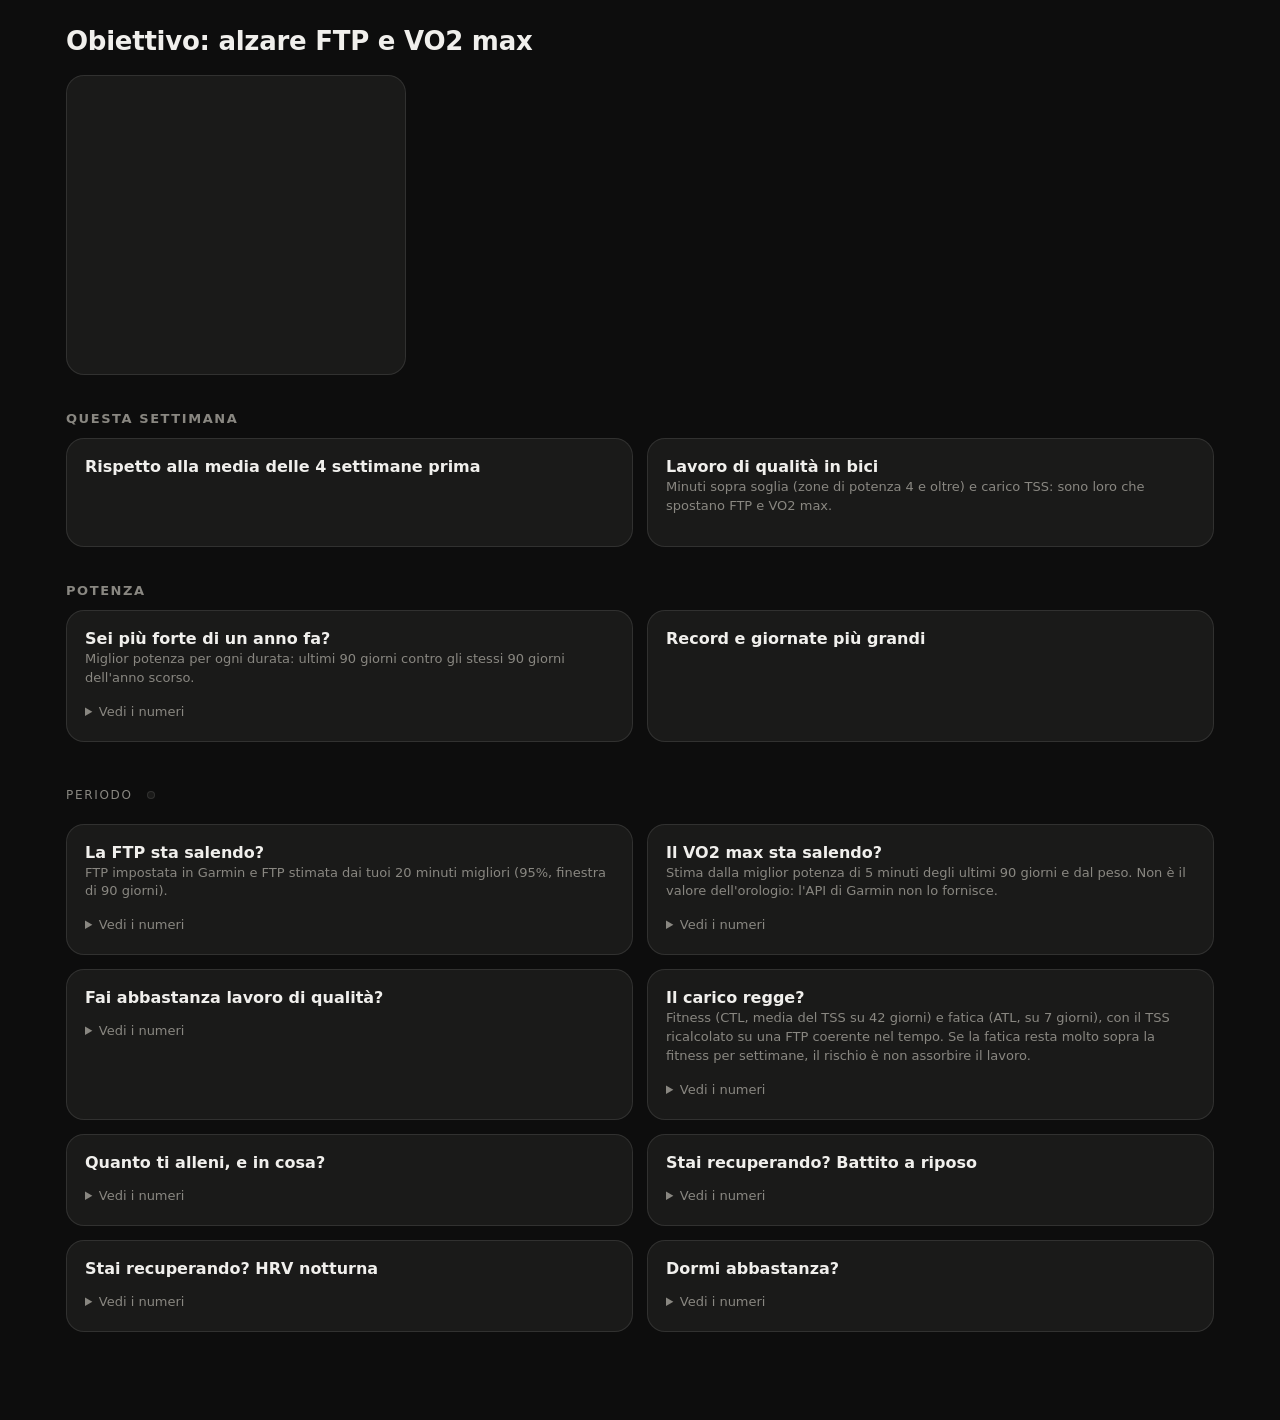
==== garmin-dashboard/dashboard_template.html @ 37e10cf7 "Add Garmin dashboard builder focused on FTP and VO2 max build.py turns data/ into a single static da" ====
<!doctype html>
<html lang="it">
<head>
<meta charset="utf-8">
<meta name="viewport" content="width=device-width, initial-scale=1">
<title>FTP e VO2 max</title>
<style>
:root {
  color-scheme: dark;
  --page: #0d0d0d; --surface: #1a1a19; --surface-2: #232321;
  --ink: #f0efec; --ink-2: #c3c2b7; --muted: #898781;
  --grid: #2c2c2a; --axis: #383835; --hair: rgba(255,255,255,.10);
  --s1: #3987e5; --s2: #d95926; --s3: #199e70; --s4: #c98500;
  --z3: #184f95; --z4: #2a78d6; --z5: #86b6ef;
  --good: #0ca30c; --critical: #d03b3b;
}
* { box-sizing: border-box; }
html, body { margin: 0; background: var(--page); color: var(--ink);
  font-family: system-ui, -apple-system, "Segoe UI", sans-serif; -webkit-text-size-adjust: 100%; }
body { padding: 20px 16px 48px; max-width: 1180px; margin: 0 auto; }
h1 { font-size: 26px; line-height: 1.2; margin: 6px 0 4px; font-weight: 650; letter-spacing: -.01em; }
h2 { font-size: 13px; text-transform: uppercase; letter-spacing: .12em; color: var(--muted);
  font-weight: 600; margin: 36px 0 12px; }
h3 { font-size: 16px; margin: 0 0 2px; font-weight: 600; }
.eyebrow { font-size: 12px; text-transform: uppercase; letter-spacing: .14em; color: var(--muted); }
.lead { color: var(--ink-2); margin: 0; font-size: 15px; }
.sub { color: var(--muted); font-size: 13px; margin: 0 0 12px; line-height: 1.45; }
.card { background: var(--surface); border: 1px solid var(--hair); border-radius: 18px; padding: 18px; min-width: 0; }
.grid2 { display: grid; gap: 14px; grid-template-columns: 1fr; }
@media (min-width: 860px) { .grid2 { grid-template-columns: 1fr 1fr; } }

/* in alto: il quadrante */
.hero { display: grid; gap: 18px; grid-template-columns: 1fr; margin-top: 18px; }
@media (min-width: 860px) { .hero { grid-template-columns: 340px 1fr; } }
.dial { position: relative; width: 100%; max-width: 300px; margin: 0 auto; aspect-ratio: 300 / 254; }
.dial svg { width: 100%; height: 100%; display: block; }
.dial .center { position: absolute; top: 0; left: 0; right: 0; height: 118.1%; display: flex; flex-direction: column;
  align-items: center; justify-content: center; text-align: center; }
.dial .lbl { font-size: 12px; letter-spacing: .14em; text-transform: uppercase; color: var(--muted); }
.dial .big { font-size: 64px; font-weight: 650; line-height: 1; margin: 6px 0 2px; letter-spacing: -.02em; }
.dial .big small { font-size: 22px; font-weight: 500; color: var(--ink-2); margin-left: 2px; }
.dial .wkg { font-size: 17px; color: var(--ink-2); }
.dial-note { text-align: center; color: var(--muted); font-size: 13px; margin: 8px 0 0; line-height: 1.45; }
.tiles { display: grid; gap: 10px; grid-template-columns: 1fr 1fr; align-content: start; }
@media (min-width: 560px) { .tiles { grid-template-columns: repeat(3, 1fr); } }
.tile { background: var(--surface-2); border-radius: 14px; padding: 14px; min-width: 0; }
.tile .k { font-size: 13px; color: var(--ink-2); }
.tile .v { font-size: 28px; font-weight: 650; margin: 6px 0 4px; letter-spacing: -.01em; }
.tile .v small { font-size: 14px; color: var(--ink-2); font-weight: 500; margin-left: 2px; }
.tile .d { font-size: 13px; color: var(--muted); }
.up { color: var(--good); } .down { color: var(--critical); }
.tile .note { font-size: 12px; color: var(--muted); margin-top: 6px; line-height: 1.4; }

/* tabelle */
table { width: 100%; border-collapse: collapse; font-size: 14px; }
th { text-align: left; color: var(--muted); font-weight: 500; font-size: 12px; padding: 6px 8px 6px 0;
  border-bottom: 1px solid var(--grid); white-space: nowrap; }
td { padding: 9px 8px 9px 0; border-bottom: 1px solid var(--grid); vertical-align: top;
  font-variant-numeric: tabular-nums; }
td.num, th.num { text-align: right; }
td .avg { display: block; font-size: 12px; color: var(--muted); }
tr:last-child td { border-bottom: 0; }
.sw { display: inline-block; width: 10px; height: 10px; border-radius: 3px; margin-right: 8px; vertical-align: -1px; }
.scroll { overflow-x: auto; }
details.tbl { margin-top: 10px; }
details.tbl summary { cursor: pointer; color: var(--muted); font-size: 13px; padding: 4px 0; }
details.tbl table { font-size: 13px; margin-top: 6px; }
.rec td:first-child { color: var(--ink-2); }
.rec .val { font-weight: 600; white-space: nowrap; }
.rec .when { color: var(--muted); font-size: 12px; display: block; }

/* filtro periodo */
.filters { display: flex; gap: 8px; flex-wrap: wrap; align-items: center; margin: 36px 0 12px;
  position: sticky; top: 0; z-index: 5; background: var(--page); padding: 10px 0; }
.filters .eyebrow { margin-right: 6px; }
.seg { display: inline-flex; background: var(--surface); border: 1px solid var(--hair); border-radius: 999px; padding: 3px; }
.seg button { font: inherit; font-size: 14px; color: var(--ink-2); background: transparent; border: 0;
  border-radius: 999px; padding: 7px 14px; cursor: pointer; }
.seg button[aria-pressed="true"] { background: var(--ink); color: var(--page); font-weight: 600; }
.seg button:focus-visible { outline: 2px solid var(--s1); outline-offset: 2px; }

/* grafici */
.chart { position: relative; width: 100%; }
.chart svg { display: block; overflow: visible; touch-action: pan-y; }
.chart svg:focus { outline: none; }
.chart svg:focus-visible { outline: 1px solid var(--axis); outline-offset: 4px; border-radius: 6px; }
.legend { display: flex; flex-wrap: wrap; gap: 6px 16px; font-size: 13px; color: var(--ink-2); margin: 4px 0 10px; }
.legend span { display: inline-flex; align-items: center; gap: 7px; }
.key-line { width: 16px; height: 2px; border-radius: 1px; display: inline-block; }
.key-rect { width: 10px; height: 10px; border-radius: 3px; display: inline-block; }
.key-band { width: 14px; height: 10px; border-radius: 3px; display: inline-block; background: var(--axis); }
.grid { stroke: var(--grid); stroke-width: 1; shape-rendering: crispEdges; }
.axis { stroke: var(--axis); stroke-width: 1; shape-rendering: crispEdges; }
.tick { fill: var(--muted); font-size: 11px; font-variant-numeric: tabular-nums; }
.endlbl { fill: var(--ink-2); font-size: 12px; font-weight: 600; }
.line { fill: none; stroke-width: 2; stroke-linejoin: round; stroke-linecap: round; }
.dot { stroke: var(--surface); stroke-width: 2; }
.band { fill: var(--axis); opacity: .55; }
.cross { stroke: var(--muted); stroke-width: 1; }
.bar-col:hover, .bar-col.on { filter: brightness(1.3); }
.tip { position: absolute; pointer-events: none; background: #0d0d0d; border: 1px solid var(--hair);
  border-radius: 10px; padding: 8px 10px; font-size: 12px; min-width: 140px; z-index: 3;
  box-shadow: 0 6px 24px rgba(0,0,0,.5); }
.tip-h { color: var(--muted); margin-bottom: 4px; white-space: nowrap; }
.tip-r { display: flex; align-items: center; gap: 7px; white-space: nowrap; line-height: 1.6; }
.tip-r strong { color: var(--ink); font-size: 13px; font-variant-numeric: tabular-nums; }
.tip-n { color: var(--ink-2); }
.tip .key { width: 12px; height: 2px; border-radius: 1px; flex: none; }
.empty { color: var(--muted); font-size: 14px; padding: 40px 0; text-align: center; }
footer { margin-top: 40px; color: var(--muted); font-size: 13px; line-height: 1.6; }
footer p { margin: 0 0 8px; }
</style>
</head>
<body>
<header>
  <div class="eyebrow" id="updated"></div>
  <h1>Obiettivo: alzare FTP e VO2&nbsp;max</h1>
  <p class="lead" id="lead"></p>
</header>

<section class="hero">
  <div class="card">
    <div class="dial" id="dial"></div>
    <p class="dial-note" id="dial-note"></p>
  </div>
  <div class="tiles" id="tiles"></div>
</section>

<h2>Questa settimana</h2>
<div class="grid2">
  <div class="card">
    <h3>Rispetto alla media delle 4 settimane prima</h3>
    <p class="sub" id="week-sub"></p>
    <div class="scroll"><table id="week-table"></table></div>
  </div>
  <div class="card">
    <h3>Lavoro di qualità in bici</h3>
    <p class="sub">Minuti sopra soglia (zone di potenza 4 e oltre) e carico TSS: sono loro che spostano FTP e VO2&nbsp;max.</p>
    <div class="tiles" id="week-tiles" style="grid-template-columns:1fr 1fr"></div>
  </div>
</div>

<h2>Potenza</h2>
<div class="grid2">
  <div class="card">
    <h3>Sei più forte di un anno fa?</h3>
    <p class="sub">Miglior potenza per ogni durata: ultimi 90 giorni contro gli stessi 90 giorni dell'anno scorso.</p>
    <div id="curve-legend"></div>
    <div class="chart" id="curve"></div>
    <details class="tbl"><summary>Vedi i numeri</summary><div class="scroll" id="curve-table"></div></details>
  </div>
  <div class="card">
    <h3>Record e giornate più grandi</h3>
    <p class="sub" id="rec-sub"></p>
    <div class="scroll"><table class="rec" id="records"></table></div>
  </div>
</div>

<div class="filters" role="group" aria-label="Periodo dei grafici qui sotto">
  <span class="eyebrow">Periodo</span>
  <div class="seg" id="range"></div>
</div>

<div class="grid2">
  <div class="card">
    <h3>La FTP sta salendo?</h3>
    <p class="sub">FTP impostata in Garmin e FTP stimata dai tuoi 20 minuti migliori (95%, finestra di 90 giorni).</p>
    <div id="ftp-legend"></div>
    <div class="chart" id="ftp"></div>
    <details class="tbl"><summary>Vedi i numeri</summary><div class="scroll" id="ftp-table"></div></details>
  </div>
  <div class="card">
    <h3>Il VO2&nbsp;max sta salendo?</h3>
    <p class="sub">Stima dalla miglior potenza di 5 minuti degli ultimi 90 giorni e dal peso. Non è il valore dell'orologio: l'API di Garmin non lo fornisce.</p>
    <div class="chart" id="vo2"></div>
    <details class="tbl"><summary>Vedi i numeri</summary><div class="scroll" id="vo2-table"></div></details>
  </div>
  <div class="card">
    <h3>Fai abbastanza lavoro di qualità?</h3>
    <p class="sub" id="zones-sub"></p>
    <div id="zones-legend"></div>
    <div class="chart" id="zones"></div>
    <details class="tbl"><summary>Vedi i numeri</summary><div class="scroll" id="zones-table"></div></details>
  </div>
  <div class="card">
    <h3>Il carico regge?</h3>
    <p class="sub">Fitness (CTL, media del TSS su 42 giorni) e fatica (ATL, su 7 giorni), con il TSS ricalcolato su una FTP coerente nel tempo. Se la fatica resta molto sopra la fitness per settimane, il rischio è non assorbire il lavoro.</p>
    <div id="pmc-legend"></div>
    <div class="chart" id="pmc"></div>
    <details class="tbl"><summary>Vedi i numeri</summary><div class="scroll" id="pmc-table"></div></details>
  </div>
  <div class="card">
    <h3>Quanto ti alleni, e in cosa?</h3>
    <p class="sub" id="vol-sub"></p>
    <div id="vol-legend"></div>
    <div class="chart" id="vol"></div>
    <details class="tbl"><summary>Vedi i numeri</summary><div class="scroll" id="vol-table"></div></details>
  </div>
  <div class="card">
    <h3>Stai recuperando? Battito a riposo</h3>
    <p class="sub" id="rhr-sub"></p>
    <div class="chart" id="rhr"></div>
    <details class="tbl"><summary>Vedi i numeri</summary><div class="scroll" id="rhr-table"></div></details>
  </div>
  <div class="card">
    <h3>Stai recuperando? HRV notturna</h3>
    <p class="sub" id="hrv-sub"></p>
    <div id="hrv-legend"></div>
    <div class="chart" id="hrv"></div>
    <details class="tbl"><summary>Vedi i numeri</summary><div class="scroll" id="hrv-table"></div></details>
  </div>
  <div class="card">
    <h3>Dormi abbastanza?</h3>
    <p class="sub" id="sleep-sub"></p>
    <div class="chart" id="sleep"></div>
    <details class="tbl"><summary>Vedi i numeri</summary><div class="scroll" id="sleep-table"></div></details>
  </div>
</div>

<footer id="foot"></footer>

<script>
"use strict";
const D = /*__DATA__*/null;

// ------------------------------------------------------------------ utilita'
const NS = "http://www.w3.org/2000/svg";
const DAY = 86400000;
const MESI = ["gen", "feb", "mar", "apr", "mag", "giu", "lug", "ago", "set", "ott", "nov", "dic"];
const COL = n => getComputedStyle(document.documentElement).getPropertyValue(n).trim();
function S(tag, attrs, parent) {
  const e = document.createElementNS(NS, tag);
  for (const k in attrs || {}) e.setAttribute(k, attrs[k]);
  if (parent) parent.appendChild(e);
  return e;
}
function H(tag, cls, text, parent) {
  const e = document.createElement(tag);
  if (cls) e.className = cls;
  if (text != null) e.textContent = text;
  if (parent) parent.appendChild(e);
  return e;
}
const nf = (v, d = 0) => (v == null || Number.isNaN(v)) ? "–"
  : Number(v).toLocaleString("it-IT", { minimumFractionDigits: d, maximumFractionDigits: d });
const toT = s => Date.parse(s + "T00:00:00Z");
const fDay = t => { const d = new Date(t); return d.getUTCDate() + " " + MESI[d.getUTCMonth()] + " " + d.getUTCFullYear(); };
const fMonth = t => { const d = new Date(t); return MESI[d.getUTCMonth()] + " " + d.getUTCFullYear(); };
const TODAY = toT(D.generated);
const SPORT = {
  bike: { name: "Bici", color: "--s1" }, walk: { name: "Camminata", color: "--s2" },
  strength: { name: "Pesi", color: "--s3" }, other: { name: "Altro", color: "--s4" },
};

function niceTicks(lo, hi, n) {
  if (lo === hi) { lo -= 1; hi += 1; }
  const raw = (hi - lo) / n, mag = Math.pow(10, Math.floor(Math.log10(raw))), e = raw / mag;
  const step = (e >= 7.5 ? 10 : e >= 3.5 ? 5 : e >= 1.5 ? 2 : 1) * mag;
  const out = [];
  for (let v = Math.floor(lo / step) * step; v <= Math.ceil(hi / step) * step + step / 2; v += step) out.push(+v.toFixed(10));
  return out;
}
function timeTicks(t0, t1, width) {
  const maxN = Math.max(2, Math.floor(width / 52));
  const months = (t1 - t0) / (30.44 * DAY);
  const step = [1, 2, 3, 6, 12, 24].find(s => months / s <= maxN) || 36;
  const d0 = new Date(t0);
  let k = d0.getUTCFullYear() * 12 + d0.getUTCMonth() + 1;
  k = step >= 12 ? Math.ceil(k / 12) * 12 : Math.ceil(k / step) * step;
  const out = [];
  for (; ; k += step) {
    const y = Math.floor(k / 12), m = k % 12, t = Date.UTC(y, m, 1);
    if (t > t1) break;
    out.push([t, step >= 12 ? String(y) : (m === 0 ? "gen " + String(y).slice(2) : MESI[m])]);
  }
  return out;
}
function legend(host, items) {
  host.textContent = "";
  const box = H("div", "legend", null, host);
  items.forEach(it => {
    const s = H("span", null, null, box);
    const k = H("span", it.kind === "rect" ? "key-rect" : it.kind === "band" ? "key-band" : "key-line", null, s);
    if (it.kind !== "band") k.style.background = COL(it.color);
    H("span", null, it.name, s);
  });
}
function table(host, head, rows, numFrom = 1) {
  host.textContent = "";
  const t = H("table", null, null, host);
  const tr = H("tr", null, null, H("thead", null, null, t));
  head.forEach((h, i) => H("th", i >= numFrom ? "num" : null, h, tr));
  const tb = H("tbody", null, null, t);
  rows.forEach(r => {
    const row = H("tr", null, null, tb);
    r.forEach((c, i) => H("td", i >= numFrom ? "num" : null, c, row));
  });
}

// ------------------------------------------------------------------ grafico a linee
function lineChart(host, cfg) {
  host.textContent = "";
  const W = Math.max(260, host.clientWidth), Hh = cfg.height || 220;
  const m = { l: 40, r: cfg.endLabels === false ? 14 : 44, t: 12, b: 26 };
  const pw = W - m.l - m.r, ph = Hh - m.t - m.b;
  const xv = cfg.log ? cfg.x.map(v => Math.log10(v)) : cfg.x;
  const drawn = cfg.series.filter(s => !s.hidden);
  const vals = [];
  drawn.forEach(s => s.vals.forEach(v => v != null && vals.push(v)));
  if (cfg.band) [cfg.band.lo, cfg.band.hi].forEach(a => a.forEach(v => v != null && vals.push(v)));
  if (!vals.length || !xv.length) { H("p", "empty", "Nessun dato in questo periodo", host); return; }
  const x0 = Math.min(...xv), x1 = Math.max(...xv);
  let lo = Math.min(...vals), hi = Math.max(...vals);
  const pad = (hi - lo) * 0.08 || 1;
  const ticks = niceTicks(cfg.zero ? 0 : lo - pad, hi + pad, 4);
  const y0 = ticks[0], y1 = ticks[ticks.length - 1];
  const X = v => m.l + (x1 === x0 ? pw / 2 : (v - x0) / (x1 - x0) * pw);
  const Y = v => m.t + ph - (v - y0) / (y1 - y0) * ph;
  const svg = S("svg", { width: W, height: Hh, viewBox: `0 0 ${W} ${Hh}`, tabindex: 0, role: "img",
    "aria-label": cfg.label + ". Usa le frecce per leggere i valori." }, host);

  ticks.forEach(t => {
    S("line", { x1: m.l, x2: m.l + pw, y1: Y(t), y2: Y(t), class: "grid" }, svg);
    S("text", { x: m.l - 8, y: Y(t) + 4, class: "tick", "text-anchor": "end" }, svg).textContent = nf(t, cfg.tickDec || 0);
  });
  const xt = cfg.log ? cfg.logTicks.map(([v, l]) => [Math.log10(v), l]) : timeTicks(x0, x1, pw);
  xt.forEach(([v, l]) => S("text", { x: X(v), y: Hh - 6, class: "tick", "text-anchor": "middle" }, svg).textContent = l);
  S("line", { x1: m.l, x2: m.l + pw, y1: m.t + ph, y2: m.t + ph, class: "axis" }, svg);

  if (cfg.band) {  // fascia di riferimento (es. baseline HRV)
    let seg = [];
    const flush = () => {
      if (seg.length > 1) {
        const up = seg.map(i => `${X(xv[i])},${Y(cfg.band.hi[i])}`);
        const dn = seg.slice().reverse().map(i => `${X(xv[i])},${Y(cfg.band.lo[i])}`);
        S("polygon", { points: up.concat(dn).join(" "), class: "band" }, svg);
      }
      seg = [];
    };
    xv.forEach((_, i) => (cfg.band.lo[i] != null && cfg.band.hi[i] != null) ? seg.push(i) : flush());
    flush();
  }
  drawn.forEach(s => {
    let d = "", pen = false;
    s.vals.forEach((v, i) => {
      if (v == null) { if (!s.step) pen = false; return; }
      const px = X(xv[i]), py = Y(v);
      if (!pen) { d += `M${px},${py}`; pen = true; }
      else d += s.step ? `H${px}V${py}` : `L${px},${py}`;
    });
    S("path", { d, class: "line", stroke: COL(s.color) }, svg);
  });
  const ends = [];
  drawn.forEach(s => {
    for (let i = s.vals.length - 1; i >= 0; i--) if (s.vals[i] != null) { ends.push({ s, i, y: Y(s.vals[i]) }); break; }
  });
  ends.sort((a, b) => a.y - b.y);
  let lastY = -99;
  ends.forEach(e => {
    S("circle", { cx: X(xv[e.i]), cy: e.y, r: 4, fill: COL(e.s.color), class: "dot" }, svg);
    if (cfg.endLabels !== false && e.y - lastY >= 15) {
      S("text", { x: X(xv[e.i]) + 9, y: e.y + 4, class: "endlbl" }, svg).textContent = nf(e.s.vals[e.i], e.s.dec || 0);
      lastY = e.y;
    }
  });

  // hover: mirino verticale che cerca la X piu' vicina, un solo tooltip con tutte le serie
  const cross = S("line", { y1: m.t, y2: m.t + ph, class: "cross", visibility: "hidden" }, svg);
  const marks = drawn.map(s => S("circle", { r: 4, fill: COL(s.color), class: "dot", visibility: "hidden" }, svg));
  const tip = H("div", "tip", null, host);
  tip.hidden = true;
  let cur = null;
  function show(i) {
    cur = i;
    const px = X(xv[i]);
    cross.setAttribute("x1", px); cross.setAttribute("x2", px); cross.setAttribute("visibility", "visible");
    drawn.forEach((s, k) => {
      const v = s.vals[i];
      marks[k].setAttribute("visibility", v == null ? "hidden" : "visible");
      if (v != null) { marks[k].setAttribute("cx", px); marks[k].setAttribute("cy", Y(v)); }
    });
    tip.textContent = "";
    H("div", "tip-h", cfg.xFmt(cfg.x[i]), tip);
    cfg.series.forEach(s => {
      const r = H("div", "tip-r", null, tip);
      const k = H("span", "key", null, r);
      k.style.background = s.hidden ? "transparent" : COL(s.color);
      H("strong", null, nf(s.vals[i], s.dec || 0) + (s.unit ? " " + s.unit : ""), r);
      H("span", "tip-n", s.name, r);
    });
    tip.hidden = false;
    const tw = tip.offsetWidth;
    let left = px + 14;
    if (left + tw > W) left = px - 14 - tw;
    tip.style.left = Math.max(0, left) + "px";
    tip.style.top = m.t + "px";
  }
  function hide() { cross.setAttribute("visibility", "hidden"); marks.forEach(c => c.setAttribute("visibility", "hidden")); tip.hidden = true; }
  function nearest(clientX) {
    const r = svg.getBoundingClientRect();
    const v = x0 + (clientX - r.left - m.l) / pw * (x1 - x0);
    let a = 0, b = xv.length - 1;
    while (b - a > 1) { const mid = (a + b) >> 1; if (xv[mid] < v) a = mid; else b = mid; }
    return Math.abs(xv[a] - v) <= Math.abs(xv[b] - v) ? a : b;
  }
  svg.addEventListener("pointermove", ev => show(nearest(ev.clientX)));
  svg.addEventListener("pointerdown", ev => show(nearest(ev.clientX)));
  svg.addEventListener("pointerleave", hide);
  svg.addEventListener("focus", () => show(cur == null ? xv.length - 1 : cur));
  svg.addEventListener("blur", hide);
  svg.addEventListener("keydown", ev => {
    if (ev.key === "ArrowLeft" || ev.key === "ArrowRight") {
      ev.preventDefault();
      const base = cur == null ? xv.length - 1 : cur;
      show(Math.min(xv.length - 1, Math.max(0, base + (ev.key === "ArrowRight" ? 1 : -1))));
    }
  });
}

// ------------------------------------------------------------------ colonne impilate
function barChart(host, cfg) {
  host.textContent = "";
  const W = Math.max(260, host.clientWidth), Hh = cfg.height || 220;
  const m = { l: 40, r: 10, t: 12, b: 26 };
  const pw = W - m.l - m.r, ph = Hh - m.t - m.b, n = cfg.rows.length;
  if (!n) { H("p", "empty", "Nessun dato in questo periodo", host); return; }
  const totals = cfg.rows.map(r => r.reduce((a, b) => a + (b || 0), 0));
  const ticks = niceTicks(0, Math.max(...totals, 1), 4), top = ticks[ticks.length - 1];
  const Y = v => m.t + ph - v / top * ph;
  const band = pw / n, bw = Math.max(1.5, Math.min(24, band - 2));
  const cx = i => m.l + band * (i + 0.5);
  const svg = S("svg", { width: W, height: Hh, viewBox: `0 0 ${W} ${Hh}`, role: "img", "aria-label": cfg.label }, host);
  ticks.forEach(t => {
    S("line", { x1: m.l, x2: m.l + pw, y1: Y(t), y2: Y(t), class: "grid" }, svg);
    S("text", { x: m.l - 8, y: Y(t) + 4, class: "tick", "text-anchor": "end" }, svg).textContent = nf(t);
  });
  const t0 = cfg.t[0], t1 = cfg.t[n - 1];
  timeTicks(t0, t1, pw).forEach(([t, l]) => {
    const x = n === 1 ? cx(0) : cx(0) + (t - t0) / (t1 - t0) * (cx(n - 1) - cx(0));
    S("text", { x, y: Hh - 6, class: "tick", "text-anchor": "middle" }, svg).textContent = l;
  });
  const tip = H("div", "tip", null, host);
  tip.hidden = true;
  cfg.rows.forEach((row, i) => {
    const g = S("g", { class: "bar-col", tabindex: 0 }, svg);
    const x = cx(i) - bw / 2;
    let acc = 0;
    const last = row.reduce((k, v, j) => (v > 0 ? j : k), -1);
    row.forEach((v, j) => {
      if (!(v > 0)) return;
      const yTop = Y(acc + v), yBot = Y(acc);
      acc += v;
      if (j === last) {
        const h = yBot - yTop, r = Math.min(4, h, bw / 2);
        S("path", { d: `M${x},${yBot}V${yTop + r}Q${x},${yTop} ${x + r},${yTop}H${x + bw - r}Q${x + bw},${yTop} ${x + bw},${yTop + r}V${yBot}Z`,
          fill: COL(cfg.cats[j].color) }, g);
      } else {
        const h = Math.max(0, yBot - yTop - 2);  // 2px di superficie tra i segmenti
        if (h > 0) S("rect", { x, y: yTop + 2, width: bw, height: h, fill: COL(cfg.cats[j].color) }, g);
      }
    });
    S("rect", { x: m.l + band * i, y: m.t, width: band, height: ph, fill: "transparent" }, g);
    const show = () => {
      tip.textContent = "";
      H("div", "tip-h", cfg.xFmt(cfg.t[i]), tip);
      cfg.cats.forEach((c, j) => {
        const r = H("div", "tip-r", null, tip);
        H("span", "key", null, r).style.background = COL(c.color);
        H("strong", null, nf(row[j], cfg.dec || 0) + " " + cfg.unit, r);
        H("span", "tip-n", c.name, r);
      });
      const r = H("div", "tip-r", null, tip);
      H("span", "key", null, r).style.background = "transparent";
      H("strong", null, nf(totals[i], cfg.dec || 0) + " " + cfg.unit, r);
      H("span", "tip-n", "totale", r);
      tip.hidden = false;
      const tw = tip.offsetWidth;
      let left = cx(i) + 14;
      if (left + tw > W) left = cx(i) - 14 - tw;
      tip.style.left = Math.max(0, left) + "px";
      tip.style.top = m.t + "px";
      g.classList.add("on");
    };
    const hide = () => { tip.hidden = true; g.classList.remove("on"); };
    g.addEventListener("pointerenter", show);
    g.addEventListener("pointerdown", show);
    g.addEventListener("pointerleave", hide);
    g.addEventListener("focus", show);
    g.addEventListener("blur", hide);
  });
  S("line", { x1: m.l, x2: m.l + pw, y1: m.t + ph, y2: m.t + ph, class: "axis" }, svg);
}

// ------------------------------------------------------------------ in alto
function delta(now, then, unit, dec, label) {
  if (now == null || then == null) return { text: "nessun confronto " + label, cls: "" };
  const d = now - then;
  if (Math.abs(d) < Math.pow(10, -dec) / 2) return { text: "= " + label, cls: "" };
  return { text: (d > 0 ? "▲ +" : "▼ ") + nf(d, dec) + (unit ? " " + unit : "") + " " + label, cls: d > 0 ? "up" : "down" };
}
function tile(host, k, v, unit, dl, note) {
  const t = H("div", "tile", null, host);
  H("div", "k", k, t);
  const vv = H("div", "v", v, t);
  if (unit) H("small", null, unit, vv);
  if (dl) H("div", "d " + dl.cls, dl.text, t);
  if (note) H("div", "note", note, t);
}
function renderTop() {
  const h = D.hero;
  document.getElementById("updated").textContent = "Garmin · aggiornata il " + fDay(TODAY);
  document.getElementById("lead").textContent =
    `${nf(D.counts.acts)} attività dal ${fDay(toT(D.counts.first))}, di cui ${nf(D.counts.bike)} in bici.`;

  // quadrante: FTP di oggi rispetto alla piu' alta mai impostata
  const dial = document.getElementById("dial");
  const R = 128, C = 2 * Math.PI * R, arc = 0.75;
  const svg = S("svg", { viewBox: "0 0 300 254", "aria-hidden": "true" }, dial);
  const base = { cx: 150, cy: 150, r: R, fill: "none", "stroke-width": 10, "stroke-linecap": "round",
    transform: "rotate(135 150 150)" };
  S("circle", Object.assign({}, base, { stroke: COL("--z3"), "stroke-dasharray": `${C * arc} ${C}` }), svg);
  const frac = h.ftp && h.ftp_max ? Math.min(1, h.ftp / h.ftp_max) : 0;
  S("circle", Object.assign({}, base, { stroke: COL("--s1"), "stroke-dasharray": `${C * arc * frac} ${C}` }), svg);
  for (let i = 0; i <= 12; i++) {  // tacche da quadrante
    const a = (135 + i * 270 / 12) * Math.PI / 180;
    S("line", { x1: 150 + Math.cos(a) * 112, y1: 150 + Math.sin(a) * 112, x2: 150 + Math.cos(a) * (i % 3 ? 106 : 100),
      y2: 150 + Math.sin(a) * (i % 3 ? 106 : 100), stroke: COL("--axis"), "stroke-width": 2, "stroke-linecap": "round" }, svg);
  }
  const c = H("div", "center", null, dial);
  H("div", "lbl", "FTP Garmin", c);
  const big = H("div", "big", nf(h.ftp), c);
  H("small", null, "W", big);
  H("div", "wkg", h.kg ? nf(h.ftp / h.kg, 2) + " W/kg" : "", c);
  const dl = delta(h.ftp, h.ftp_365, "W", 0, "in 12 mesi");
  H("div", "d " + dl.cls, dl.text, c).style.cssText = "font-size:14px;margin-top:8px";
  document.getElementById("dial-note").textContent =
    `L'arco pieno è la FTP più alta mai impostata: ${nf(h.ftp_max)} W (${fDay(toT(h.ftp_max_day))}).` +
    (h.ftp_since ? ` Valore attuale dal ${fDay(toT(h.ftp_since))}.` : "");

  const tiles = document.getElementById("tiles");
  tile(tiles, "VO2 max stimato", nf(h.vo2, 1), "ml/kg/min", delta(h.vo2, h.vo2_365, "", 1, "in 12 mesi"),
    "Dalla potenza 5′ e dal peso. Garmin non espone il suo valore.");
  tile(tiles, "Potenza 5′ (90 giorni)", nf(h.p5), "W", delta(h.p5, h.p5_365, "W", 0, "in 12 mesi"),
    h.p5_day ? "Fatta il " + fDay(toT(h.p5_day)) + "." : null);
  tile(tiles, "FTP stimata dai 20′", nf(h.ftp_est), "W", delta(h.ftp_est, h.ftp_est_365, "W", 0, "in 12 mesi"),
    "95% del miglior 20′ degli ultimi 90 giorni.");
  tile(tiles, "Peso", nf(h.kg, 1), "kg", null, h.kg_day ? "Ultima pesata: " + fDay(toT(h.kg_day)) + "." : null);
  tile(tiles, "Fitness (CTL)", nf(h.ctl), "", null, `Fatica (ATL) ${nf(h.atl)}, forma (TSB) ${nf(h.ctl - h.atl)}.`);
  const gap = h.ftp != null && h.ftp_est != null ? h.ftp - h.ftp_est : null;
  tile(tiles, "FTP Garmin contro i dati", gap == null ? "–" : (gap > 0 ? "+" : "") + nf(gap), "W", null,
    gap == null ? null : Math.abs(gap) <= 8 ? "Allineate: la FTP impostata è coerente con i tuoi 20′."
      : gap > 0 ? "Garmin è sopra i tuoi 20′ recenti: un test di 20′ dice quale delle due è vera."
      : "Garmin è sotto i tuoi 20′ recenti: aggiorna la FTP, zone e TSS sono sballati.");
}

function renderWeek() {
  const w = D.week;
  document.getElementById("week-sub").textContent =
    `Dal ${fDay(toT(w.start))} a oggi (${w.days} giorn${w.days === 1 ? "o" : "i"}): la settimana non è finita, le medie sì.`;
  const t = document.getElementById("week-table");
  t.textContent = "";
  const tr = H("tr", null, null, H("thead", null, null, t));
  ["Sport", "Ore", "Km", "Sedute"].forEach((x, i) => H("th", i ? "num" : null, x, tr));
  const tb = H("tbody", null, null, t);
  Object.keys(SPORT).forEach(k => {
    const s = w.sports[k];
    if (!s || (!s.n && !s.n4)) return;
    const row = H("tr", null, null, tb);
    const c0 = H("td", null, null, row);
    H("span", "sw", null, c0).style.background = COL(SPORT[k].color);
    c0.appendChild(document.createTextNode(SPORT[k].name));
    [[s.h, s.h4, 1], [s.km, s.km4, 0], [s.n, s.n4, 1]].forEach(([a, b, d], i) => {
      const td = H("td", "num", nf(a, i === 2 ? 0 : d), row);
      H("span", "avg", "media " + nf(b, d), td);
    });
  });
  const tiles = document.getElementById("week-tiles");
  tile(tiles, "Minuti zona 4+", nf(w.q), "min", null, "Media 4 settimane: " + nf(w.q4) + " min.");
  tile(tiles, "TSS", nf(w.tss), "", null, "Media 4 settimane: " + nf(w.tss4) + ".");
}

const DUR = s => s < 60 ? s + "s" : s < 3600 ? (s / 60) + "′" : (s / 3600) + "h";
function renderCurve() {
  const c = D.curve;
  legend(document.getElementById("curve-legend"), [
    { name: "Ultimi 90 giorni", color: "--s1" }, { name: "Stessi 90 giorni, un anno fa", color: "--s2" }]);
  const draw = () => lineChart(document.getElementById("curve"), {
    x: c.durations, log: true, label: "Curva di potenza",
    logTicks: [[1, "1s"], [5, "5s"], [15, "15s"], [60, "1′"], [300, "5′"], [1200, "20′"], [3600, "1h"]].filter(([v]) => v <= c.durations[c.durations.length - 1]),
    xFmt: s => "Miglior potenza su " + DUR(s),
    series: [{ name: "ultimi 90 giorni", color: "--s1", vals: c.last90, unit: "W" },
             { name: "un anno fa", color: "--s2", vals: c.yearago, unit: "W" }],
  });
  draw();
  table(document.getElementById("curve-table"), ["Durata", "Ultimi 90 gg", "Un anno fa", "Record", "Del"],
    c.durations.map((s, i) => [DUR(s), nf(c.last90[i]), nf(c.yearago[i]), nf(c.alltime[i][0]),
      c.alltime[i][1] ? fDay(toT(c.alltime[i][1])) : "–"]));
  return draw;
}
function renderRecords() {
  document.getElementById("rec-sub").textContent = "Su tutto lo storico. Potenze sopra soglie impossibili (sensore impazzito) sono scartate.";
  const t = document.getElementById("records");
  t.textContent = "";
  D.records.forEach(r => {
    const row = H("tr", null, null, t);
    const a = H("td", null, r.label, row);
    H("span", "when", (r.date ? fDay(toT(r.date)) : "") + (r.name ? " · " + r.name : ""), a);
    H("td", "num val", nf(r.value, r.unit === "km" || r.unit === "h" ? 1 : 0) + (r.unit ? " " + r.unit : ""), row);
  });
}

// ------------------------------------------------------------------ andamenti (filtrati per periodo)
const RANGES = [["3 mesi", 91], ["12 mesi", 365], ["3 anni", 1096], ["Tutto", Infinity]];
let range = 365;

function slice(ts, days) {
  const from = TODAY - days * DAY;
  let i = 0;
  while (i < ts.length && toT(ts[i]) < from) i++;
  return i;
}
function weeklyCut() {
  const w = D.weekly, i = slice(w.t, range);
  const t = w.t.slice(i).map(toT);
  const get = k => w[k].slice(i);
  return { t, get };
}
// somma per mese quando il periodo e' lungo, cosi' le colonne restano leggibili
function grouped(t, cols) {
  if (range <= 400) return { t, cols, per: "settimana", fmt: x => "Settimana dal " + fDay(x) };
  const keys = [], idx = new Map();
  const out = cols.map(() => []);
  t.forEach((x, i) => {
    const d = new Date(x), k = Date.UTC(d.getUTCFullYear(), d.getUTCMonth(), 1);
    if (!idx.has(k)) { idx.set(k, keys.length); keys.push(k); out.forEach(o => o.push(0)); }
    const j = idx.get(k);
    cols.forEach((c, n) => { out[n][j] += c[i] || 0; });
  });
  return { t: keys, cols: out, per: "mese", fmt: fMonth };
}
function rolling(vals, win) {
  return vals.map((_, i) => {
    let s = 0, n = 0;
    for (let k = Math.max(0, i - win + 1); k <= i; k++) if (vals[k] != null) { s += vals[k]; n++; }
    return n ? s / n : null;
  });
}
function daily(keys) {  // serie giornaliere: media mobile 7 giorni, oppure medie settimanali sui periodi lunghi
  const h = D.health, i = slice(h.t, range);
  const t = h.t.slice(i).map(toT);
  const cols = keys.map(k => h[k].slice(i));
  if (range <= 400) return { t, cols: cols.map(c => rolling(c, 7)), raw: cols, fmt: fDay, per: "media 7 giorni" };
  const wk = new Map(), order = [];
  t.forEach((x, n) => {
    const d = new Date(x), k = x - ((d.getUTCDay() + 6) % 7) * DAY;
    if (!wk.has(k)) { wk.set(k, cols.map(() => [])); order.push(k); }
    cols.forEach((c, j) => c[n] != null && wk.get(k)[j].push(c[n]));
  });
  const avg = a => a.length ? a.reduce((p, q) => p + q, 0) / a.length : null;
  const out = cols.map((_, j) => order.map(k => avg(wk.get(k)[j])));
  return { t: order, cols: out, raw: out, fmt: x => "Settimana dal " + fDay(x), per: "media settimanale" };
}
function tableRows(t, fmt, cols, decs) {
  const rows = t.map((x, i) => [fmt(x)].concat(cols.map((c, j) => nf(c[i], decs[j] || 0))));
  return rows.reverse();
}

function renderTrends() {
  // FTP
  const w = weeklyCut();
  legend(document.getElementById("ftp-legend"), [
    { name: "FTP impostata in Garmin", color: "--s1" }, { name: "FTP stimata dai 20′", color: "--s2" }]);
  const ftpG = w.get("ftp_garmin"), ftpE = w.get("ftp_est"), wFmt = x => "Settimana dal " + fDay(x);
  lineChart(document.getElementById("ftp"), { x: w.t, xFmt: wFmt, label: "FTP nel tempo",
    series: [{ name: "Garmin", color: "--s1", vals: ftpG, unit: "W", step: true },
             { name: "stimata dai 20′", color: "--s2", vals: ftpE, unit: "W" }] });
  table(document.getElementById("ftp-table"), ["Settimana", "FTP Garmin", "FTP stimata"],
    tableRows(w.t, fDay, [ftpG, ftpE], [0, 0]));

  // VO2 max
  const vo2 = w.get("vo2"), p5 = w.get("p5");
  lineChart(document.getElementById("vo2"), { x: w.t, xFmt: wFmt, label: "VO2 max stimato nel tempo",
    series: [{ name: "VO2 max stimato", color: "--s1", vals: vo2, unit: "ml/kg/min", dec: 1 },
             { name: "potenza 5′ (90 gg)", color: "--s1", vals: p5, unit: "W", hidden: true }] });
  table(document.getElementById("vo2-table"), ["Settimana", "VO2 max stimato", "Potenza 5′"],
    tableRows(w.t, fDay, [vo2, p5], [1, 0]));

  // zone
  const zg = grouped(w.t, [w.get("z3"), w.get("z4"), w.get("z5")]);
  document.getElementById("zones-sub").textContent =
    `Minuti per ${zg.per} nelle zone di potenza: zona 3 tempo, zona 4 soglia (alza la FTP), zona 5 e oltre VO2 max. Le zone le calcola Garmin con la FTP impostata quel giorno: fino al 2021 era troppo bassa, quindi quei minuti sono gonfiati.`;
  const zc = [{ name: "Z3 tempo", color: "--z3" }, { name: "Z4 soglia", color: "--z4" }, { name: "Z5+ VO2 max", color: "--z5" }];
  legend(document.getElementById("zones-legend"), zc.map(c => Object.assign({ kind: "rect" }, c)));
  barChart(document.getElementById("zones"), { t: zg.t, cats: zc, unit: "min", xFmt: zg.fmt, label: "Minuti nelle zone",
    rows: zg.t.map((_, i) => zg.cols.map(c => c[i])) });
  table(document.getElementById("zones-table"), [zg.per === "mese" ? "Mese" : "Settimana", "Z3", "Z4", "Z5+"],
    tableRows(zg.t, zg.per === "mese" ? fMonth : fDay, zg.cols, [0, 0, 0]));

  // carico
  const p = D.pmc, pi = slice(p.t, range);
  let pt = p.t.slice(pi).map(toT), ctl = p.ctl.slice(pi), atl = p.atl.slice(pi);
  if (range > 400) {  // un punto a settimana sui periodi lunghi
    const keep = pt.map((_, i) => (pt.length - 1 - i) % 7 === 0);
    pt = pt.filter((_, i) => keep[i]); ctl = ctl.filter((_, i) => keep[i]); atl = atl.filter((_, i) => keep[i]);
  }
  legend(document.getElementById("pmc-legend"), [{ name: "Fitness (CTL)", color: "--s1" }, { name: "Fatica (ATL)", color: "--s2" }]);
  lineChart(document.getElementById("pmc"), { x: pt, xFmt: fDay, label: "Fitness e fatica", zero: true,
    series: [{ name: "fitness CTL", color: "--s1", vals: ctl }, { name: "fatica ATL", color: "--s2", vals: atl }] });
  table(document.getElementById("pmc-table"), ["Giorno", "CTL", "ATL", "TSB"],
    tableRows(pt, fDay, [ctl, atl, ctl.map((v, i) => v - atl[i])], [0, 0, 0]));

  // volume
  const vg = grouped(w.t, ["h_bike", "h_walk", "h_strength", "h_other"].map(k => w.get(k)));
  document.getElementById("vol-sub").textContent = `Ore per ${vg.per}, divise per sport.`;
  const vc = Object.keys(SPORT).map(k => SPORT[k]);
  legend(document.getElementById("vol-legend"), vc.map(c => Object.assign({ kind: "rect" }, c)));
  barChart(document.getElementById("vol"), { t: vg.t, cats: vc, unit: "h", dec: 1, xFmt: vg.fmt, label: "Ore di allenamento",
    rows: vg.t.map((_, i) => vg.cols.map(c => c[i])) });
  table(document.getElementById("vol-table"), [vg.per === "mese" ? "Mese" : "Settimana", "Bici", "Camminata", "Pesi", "Altro"],
    tableRows(vg.t, vg.per === "mese" ? fMonth : fDay, vg.cols, [1, 1, 1, 1]));

  // recupero
  const r = daily(["rhr"]);
  document.getElementById("rhr-sub").textContent = `Battiti al minuto, ${r.per}. Se sale di 5 o più per giorni di fila, il carico non è assorbito.`;
  lineChart(document.getElementById("rhr"), { x: r.t, xFmt: r.fmt, label: "Battito a riposo",
    series: [{ name: r.per, color: "--s1", vals: r.cols[0], unit: "bpm", dec: 1 },
             { name: "del giorno", color: "--s1", vals: r.raw[0], unit: "bpm", hidden: true }] });
  table(document.getElementById("rhr-table"), ["Data", "Battito a riposo"], tableRows(r.t, r.fmt, [r.raw[0]], [0]));

  const v = daily(["hrv", "hrv_lo", "hrv_hi"]);
  document.getElementById("hrv-sub").textContent =
    `Millisecondi, ${v.per}. La fascia grigia è il tuo intervallo normale secondo Garmin: sotto, il corpo è sotto stress.`;
  legend(document.getElementById("hrv-legend"), [{ name: "HRV notturna", color: "--s1" }, { name: "Intervallo normale", kind: "band" }]);
  lineChart(document.getElementById("hrv"), { x: v.t, xFmt: v.fmt, label: "HRV notturna", band: { lo: v.cols[1], hi: v.cols[2] },
    series: [{ name: v.per, color: "--s1", vals: v.cols[0], unit: "ms", dec: 1 },
             { name: "della notte", color: "--s1", vals: v.raw[0], unit: "ms", hidden: true }] });
  table(document.getElementById("hrv-table"), ["Data", "HRV", "Normale da", "a"], tableRows(v.t, v.fmt, v.raw, [0, 0, 0]));

  const s = daily(["sleep", "score"]);
  document.getElementById("sleep-sub").textContent = `Ore di sonno, ${s.per}. Il punteggio di Garmin è nel tooltip e nella tabella.`;
  lineChart(document.getElementById("sleep"), { x: s.t, xFmt: s.fmt, label: "Ore di sonno",
    series: [{ name: s.per, color: "--s1", vals: s.cols[0], unit: "h", dec: 1 },
             { name: "della notte", color: "--s1", vals: s.raw[0], unit: "h", dec: 1, hidden: true },
             { name: "punteggio sonno", color: "--s1", vals: s.raw[1], unit: "", hidden: true }] });
  table(document.getElementById("sleep-table"), ["Data", "Ore", "Punteggio"], tableRows(s.t, s.fmt, [s.raw[0], s.raw[1]], [1, 0]));
}

function renderRange() {
  const box = document.getElementById("range");
  box.textContent = "";
  RANGES.forEach(([label, days]) => {
    const b = H("button", null, label, box);
    b.type = "button";
    b.setAttribute("aria-pressed", String(days === range));
    b.addEventListener("click", () => { range = days; renderRange(); renderTrends(); });
  });
}
function renderFoot() {
  const f = document.getElementById("foot");
  [
    "FTP Garmin: per ogni uscita con potenza è normalized power diviso intensity factor, cioè la FTP che Garmin aveva impostata quel giorno (mediana della settimana).",
    "VO2 max stimato: 16,6 + 8,87 × (potenza 5′ ÷ peso), formula di Sitko e colleghi (2021) per ciclisti. È una stima: segue i tuoi 5 minuti migliori, quindi sale solo se fai sforzi massimali di quella durata.",
    "TSS ricalcolato per ogni uscita con potenza usando come FTP il 95% del miglior 20′ dei 180 giorni precedenti: il TSS di Garmin usa la FTP impostata, che fino al 2021 era troppo bassa (circa 200 W) e lo gonfiava. CTL e ATL: medie esponenziali del TSS su 42 e 7 giorni.",
    "Fonte: Garmin Connect Personal API (sola lettura). I dati restano nella cartella data/ accanto a questo file.",
  ].forEach(t => H("p", null, t, f));
}

let drawCurve;
renderTop();
renderWeek();
drawCurve = renderCurve();
renderRecords();
renderRange();
renderTrends();
renderFoot();
let rt;
window.addEventListener("resize", () => { clearTimeout(rt); rt = setTimeout(() => { drawCurve(); renderTrends(); }, 150); });
</script>
</body>
</html>
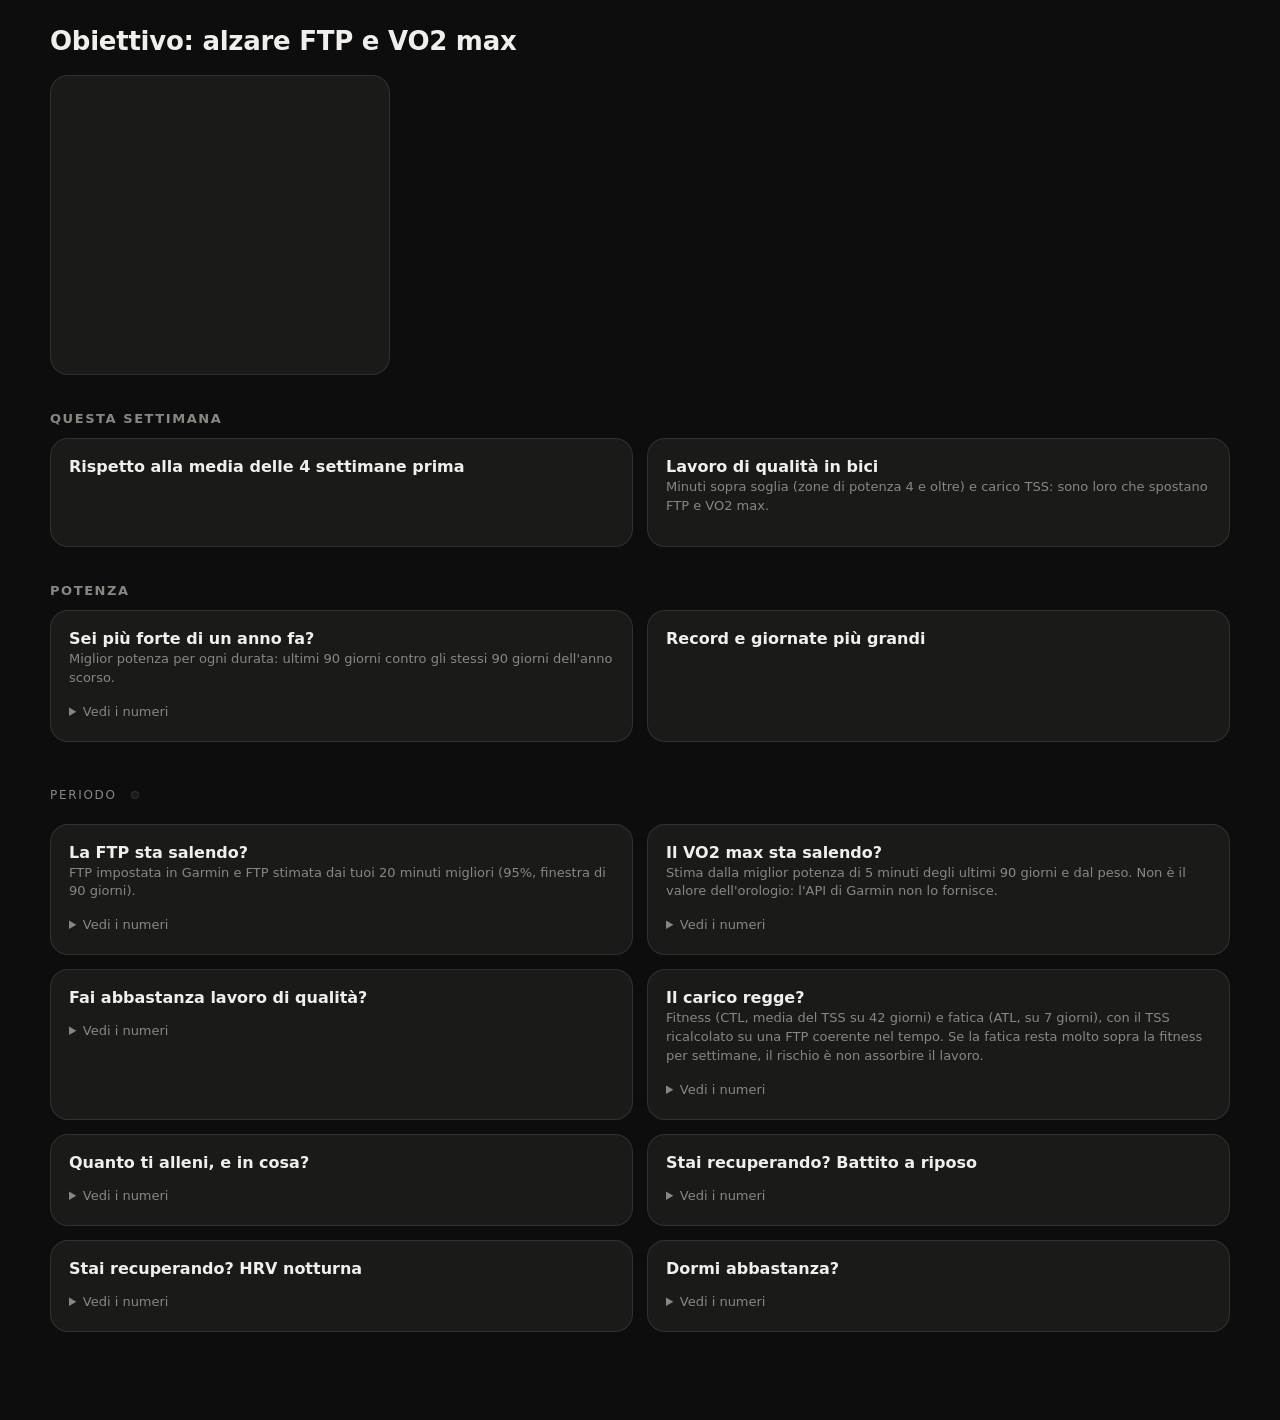
==== commit fb133732: "Emit a publishable variant of the Garmin dashboard build.py also writes dashboard_publish.html (no d" ====
--- a/garmin-dashboard/dashboard_template.html
+++ b/garmin-dashboard/dashboard_template.html
@@ -4,6 +4,7 @@
 <meta charset="utf-8">
 <meta name="viewport" content="width=device-width, initial-scale=1">
 <title>FTP e VO2 max</title>
+<meta name="claude:viewport-fit-sides" content="cover">
 <style>
 :root {
   color-scheme: dark;
@@ -17,7 +18,10 @@
 * { box-sizing: border-box; }
 html, body { margin: 0; background: var(--page); color: var(--ink);
   font-family: system-ui, -apple-system, "Segoe UI", sans-serif; -webkit-text-size-adjust: 100%; }
-body { padding: 20px 16px 48px; max-width: 1180px; margin: 0 auto; }
+body { padding-block: 20px 48px; padding-left: max(16px, env(safe-area-inset-left, 0px));
+  padding-right: max(16px, env(safe-area-inset-right, 0px)); max-width: 1212px; margin: 0 auto; }
+body::before { content: ""; position: fixed; inset: 0 0 auto; height: env(safe-area-inset-top, 0px);
+  z-index: 10; background: var(--page); }
 h1 { font-size: 26px; line-height: 1.2; margin: 6px 0 4px; font-weight: 650; letter-spacing: -.01em; }
 h2 { font-size: 13px; text-transform: uppercase; letter-spacing: .12em; color: var(--muted);
   font-weight: 600; margin: 36px 0 12px; }
@@ -71,7 +75,7 @@
 
 /* filtro periodo */
 .filters { display: flex; gap: 8px; flex-wrap: wrap; align-items: center; margin: 36px 0 12px;
-  position: sticky; top: 0; z-index: 5; background: var(--page); padding: 10px 0; }
+  position: sticky; top: env(safe-area-inset-top, 0px); z-index: 5; background: var(--page); padding: 10px 0; }
 .filters .eyebrow { margin-right: 6px; }
 .seg { display: inline-flex; background: var(--surface); border: 1px solid var(--hair); border-radius: 999px; padding: 3px; }
 .seg button { font: inherit; font-size: 14px; color: var(--ink-2); background: transparent; border: 0;
@@ -98,7 +102,7 @@
 .band { fill: var(--axis); opacity: .55; }
 .cross { stroke: var(--muted); stroke-width: 1; }
 .bar-col:hover, .bar-col.on { filter: brightness(1.3); }
-.tip { position: absolute; pointer-events: none; background: #0d0d0d; border: 1px solid var(--hair);
+.tip { position: absolute; pointer-events: none; background: var(--page); border: 1px solid var(--hair);
   border-radius: 10px; padding: 8px 10px; font-size: 12px; min-width: 140px; z-index: 3;
   box-shadow: 0 6px 24px rgba(0,0,0,.5); }
 .tip-h { color: var(--muted); margin-bottom: 4px; white-space: nowrap; }
@@ -761,7 +765,7 @@
     "FTP Garmin: per ogni uscita con potenza è normalized power diviso intensity factor, cioè la FTP che Garmin aveva impostata quel giorno (mediana della settimana).",
     "VO2 max stimato: 16,6 + 8,87 × (potenza 5′ ÷ peso), formula di Sitko e colleghi (2021) per ciclisti. È una stima: segue i tuoi 5 minuti migliori, quindi sale solo se fai sforzi massimali di quella durata.",
     "TSS ricalcolato per ogni uscita con potenza usando come FTP il 95% del miglior 20′ dei 180 giorni precedenti: il TSS di Garmin usa la FTP impostata, che fino al 2021 era troppo bassa (circa 200 W) e lo gonfiava. CTL e ATL: medie esponenziali del TSS su 42 e 7 giorni.",
-    "Fonte: Garmin Connect Personal API (sola lettura). I dati restano nella cartella data/ accanto a questo file.",
+    "Fonte: Garmin Connect Personal API (sola lettura), dati scaricati il " + fDay(TODAY) + ".",
   ].forEach(t => H("p", null, t, f));
 }
 
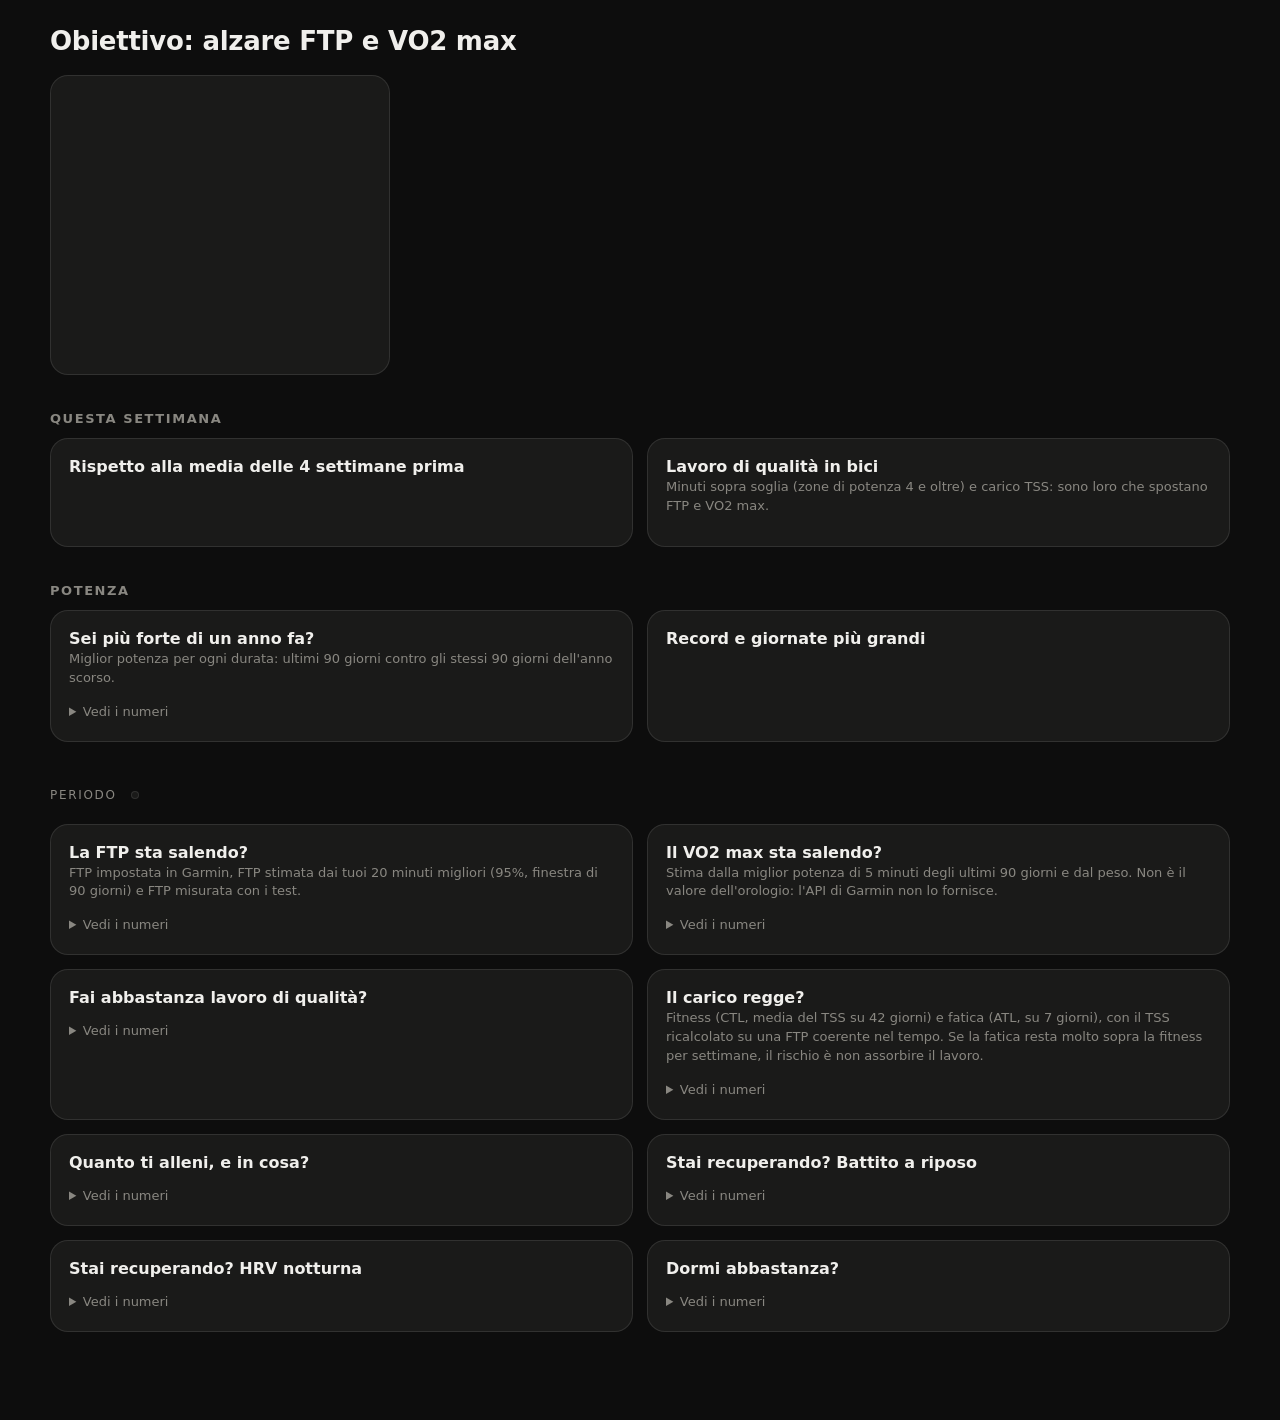
==== commit 094c4770: "Use FTP test results as the reference FTP ftp_tests.json lists FTP values measured with a test (e.g." ====
--- a/garmin-dashboard/dashboard_template.html
+++ b/garmin-dashboard/dashboard_template.html
@@ -168,7 +168,7 @@
 <div class="grid2">
   <div class="card">
     <h3>La FTP sta salendo?</h3>
-    <p class="sub">FTP impostata in Garmin e FTP stimata dai tuoi 20 minuti migliori (95%, finestra di 90 giorni).</p>
+    <p class="sub">FTP impostata in Garmin, FTP stimata dai tuoi 20 minuti migliori (95%, finestra di 90 giorni) e FTP misurata con i test.</p>
     <div id="ftp-legend"></div>
     <div class="chart" id="ftp"></div>
     <details class="tbl"><summary>Vedi i numeri</summary><div class="scroll" id="ftp-table"></div></details>
@@ -516,14 +516,14 @@
   document.getElementById("lead").textContent =
     `${nf(D.counts.acts)} attività dal ${fDay(toT(D.counts.first))}, di cui ${nf(D.counts.bike)} in bici.`;
 
-  // quadrante: FTP di oggi rispetto alla piu' alta mai impostata
+  // quadrante: FTP di oggi rispetto alla piu' alta dimostrata (test o 95% del miglior 20')
   const dial = document.getElementById("dial");
   const R = 128, C = 2 * Math.PI * R, arc = 0.75;
   const svg = S("svg", { viewBox: "0 0 300 254", "aria-hidden": "true" }, dial);
   const base = { cx: 150, cy: 150, r: R, fill: "none", "stroke-width": 10, "stroke-linecap": "round",
     transform: "rotate(135 150 150)" };
   S("circle", Object.assign({}, base, { stroke: COL("--z3"), "stroke-dasharray": `${C * arc} ${C}` }), svg);
-  const frac = h.ftp && h.ftp_max ? Math.min(1, h.ftp / h.ftp_max) : 0;
+  const frac = h.ftp_main && h.demo_max ? Math.min(1, h.ftp_main / h.demo_max) : 0;
   S("circle", Object.assign({}, base, { stroke: COL("--s1"), "stroke-dasharray": `${C * arc * frac} ${C}` }), svg);
   for (let i = 0; i <= 12; i++) {  // tacche da quadrante
     const a = (135 + i * 270 / 12) * Math.PI / 180;
@@ -531,15 +531,17 @@
       y2: 150 + Math.sin(a) * (i % 3 ? 106 : 100), stroke: COL("--axis"), "stroke-width": 2, "stroke-linecap": "round" }, svg);
   }
   const c = H("div", "center", null, dial);
-  H("div", "lbl", "FTP Garmin", c);
-  const big = H("div", "big", nf(h.ftp), c);
+  const fromTest = h.ftp_main_src === "test";
+  H("div", "lbl", fromTest ? "FTP · " + h.ftp_main_label : "FTP Garmin", c);
+  const big = H("div", "big", nf(h.ftp_main), c);
   H("small", null, "W", big);
-  H("div", "wkg", h.kg ? nf(h.ftp / h.kg, 2) + " W/kg" : "", c);
-  const dl = delta(h.ftp, h.ftp_365, "W", 0, "in 12 mesi");
+  H("div", "wkg", h.kg ? nf(h.ftp_main / h.kg, 2) + " W/kg" : "", c);
+  const dl = delta(h.ftp_main, h.ftp_main_365, "W", 0, "in 12 mesi");
   H("div", "d " + dl.cls, dl.text, c).style.cssText = "font-size:14px;margin-top:8px";
   document.getElementById("dial-note").textContent =
-    `L'arco pieno è la FTP più alta mai impostata: ${nf(h.ftp_max)} W (${fDay(toT(h.ftp_max_day))}).` +
-    (h.ftp_since ? ` Valore attuale dal ${fDay(toT(h.ftp_since))}.` : "");
+    (fromTest ? `Misurata con il ${h.ftp_main_label} del ${fDay(toT(h.test_day))}. `
+      : (h.ftp_since ? `Impostata in Garmin dal ${fDay(toT(h.ftp_since))}. ` : "")) +
+    (h.demo_max ? `L'arco pieno è la FTP più alta che hai dimostrato: ${nf(h.demo_max)} W (${fDay(toT(h.demo_max_day))}).` : "");
 
   const tiles = document.getElementById("tiles");
   tile(tiles, "VO2 max stimato", nf(h.vo2, 1), "ml/kg/min", delta(h.vo2, h.vo2_365, "", 1, "in 12 mesi"),
@@ -550,6 +552,13 @@
     "95% del miglior 20′ degli ultimi 90 giorni.");
   tile(tiles, "Peso", nf(h.kg, 1), "kg", null, h.kg_day ? "Ultima pesata: " + fDay(toT(h.kg_day)) + "." : null);
   tile(tiles, "Fitness (CTL)", nf(h.ctl), "", null, `Fatica (ATL) ${nf(h.atl)}, forma (TSB) ${nf(h.ctl - h.atl)}.`);
+  if (fromTest) {
+    const off = h.ftp != null ? h.ftp - h.ftp_main : null;
+    tile(tiles, "FTP impostata in Garmin", nf(h.ftp), "W", null,
+      off == null ? null : Math.abs(off) <= 5 ? "Allineata al test: zone e minuti in zona 4 sono affidabili."
+        : `${nf(Math.abs(off))} W ${off > 0 ? "sopra" : "sotto"} il test: correggila in Garmin Connect, zone e minuti in zona 4 dipendono da lei.`);
+    return;
+  }
   const gap = h.ftp != null && h.ftp_est != null ? h.ftp - h.ftp_est : null;
   tile(tiles, "FTP Garmin contro i dati", gap == null ? "–" : (gap > 0 ? "+" : "") + nf(gap), "W", null,
     gap == null ? null : Math.abs(gap) <= 8 ? "Allineate: la FTP impostata è coerente con i tuoi 20′."
@@ -672,14 +681,17 @@
 function renderTrends() {
   // FTP
   const w = weeklyCut();
+  const ftpG = w.get("ftp_garmin"), ftpE = w.get("ftp_est"), ftpT = w.get("ftp_test"), wFmt = x => "Settimana dal " + fDay(x);
+  const hasTest = ftpT.some(v => v != null);
   legend(document.getElementById("ftp-legend"), [
-    { name: "FTP impostata in Garmin", color: "--s1" }, { name: "FTP stimata dai 20′", color: "--s2" }]);
-  const ftpG = w.get("ftp_garmin"), ftpE = w.get("ftp_est"), wFmt = x => "Settimana dal " + fDay(x);
+    { name: "FTP impostata in Garmin", color: "--s1" }, { name: "FTP stimata dai 20′", color: "--s2" }]
+    .concat(hasTest ? [{ name: "FTP da test", color: "--s3" }] : []));
   lineChart(document.getElementById("ftp"), { x: w.t, xFmt: wFmt, label: "FTP nel tempo",
     series: [{ name: "Garmin", color: "--s1", vals: ftpG, unit: "W", step: true },
-             { name: "stimata dai 20′", color: "--s2", vals: ftpE, unit: "W" }] });
-  table(document.getElementById("ftp-table"), ["Settimana", "FTP Garmin", "FTP stimata"],
-    tableRows(w.t, fDay, [ftpG, ftpE], [0, 0]));
+             { name: "stimata dai 20′", color: "--s2", vals: ftpE, unit: "W" }]
+      .concat(hasTest ? [{ name: "da test", color: "--s3", vals: ftpT, unit: "W", step: true }] : []) });
+  table(document.getElementById("ftp-table"), ["Settimana", "FTP Garmin", "FTP stimata", "FTP da test"],
+    tableRows(w.t, fDay, [ftpG, ftpE, ftpT], [0, 0, 0]));
 
   // VO2 max
   const vo2 = w.get("vo2"), p5 = w.get("p5");
@@ -764,7 +776,8 @@
   [
     "FTP Garmin: per ogni uscita con potenza è normalized power diviso intensity factor, cioè la FTP che Garmin aveva impostata quel giorno (mediana della settimana).",
     "VO2 max stimato: 16,6 + 8,87 × (potenza 5′ ÷ peso), formula di Sitko e colleghi (2021) per ciclisti. È una stima: segue i tuoi 5 minuti migliori, quindi sale solo se fai sforzi massimali di quella durata.",
-    "TSS ricalcolato per ogni uscita con potenza usando come FTP il 95% del miglior 20′ dei 180 giorni precedenti: il TSS di Garmin usa la FTP impostata, che fino al 2021 era troppo bassa (circa 200 W) e lo gonfiava. CTL e ATL: medie esponenziali del TSS su 42 e 7 giorni.",
+    "FTP da test: i valori nel file ftp_tests.json (ramp test: 75% del miglior minuto). Quando c'è un test più recente dell'ultima modifica in Garmin, è lui il numero grande in alto.",
+    "TSS ricalcolato per ogni uscita con potenza usando come FTP l'ultimo test dei 180 giorni precedenti, oppure il 95% del miglior 20′: il TSS di Garmin usa la FTP impostata, che fino al 2021 era troppo bassa (circa 200 W) e lo gonfiava. CTL e ATL: medie esponenziali del TSS su 42 e 7 giorni.",
     "Fonte: Garmin Connect Personal API (sola lettura), dati scaricati il " + fDay(TODAY) + ".",
   ].forEach(t => H("p", null, t, f));
 }
